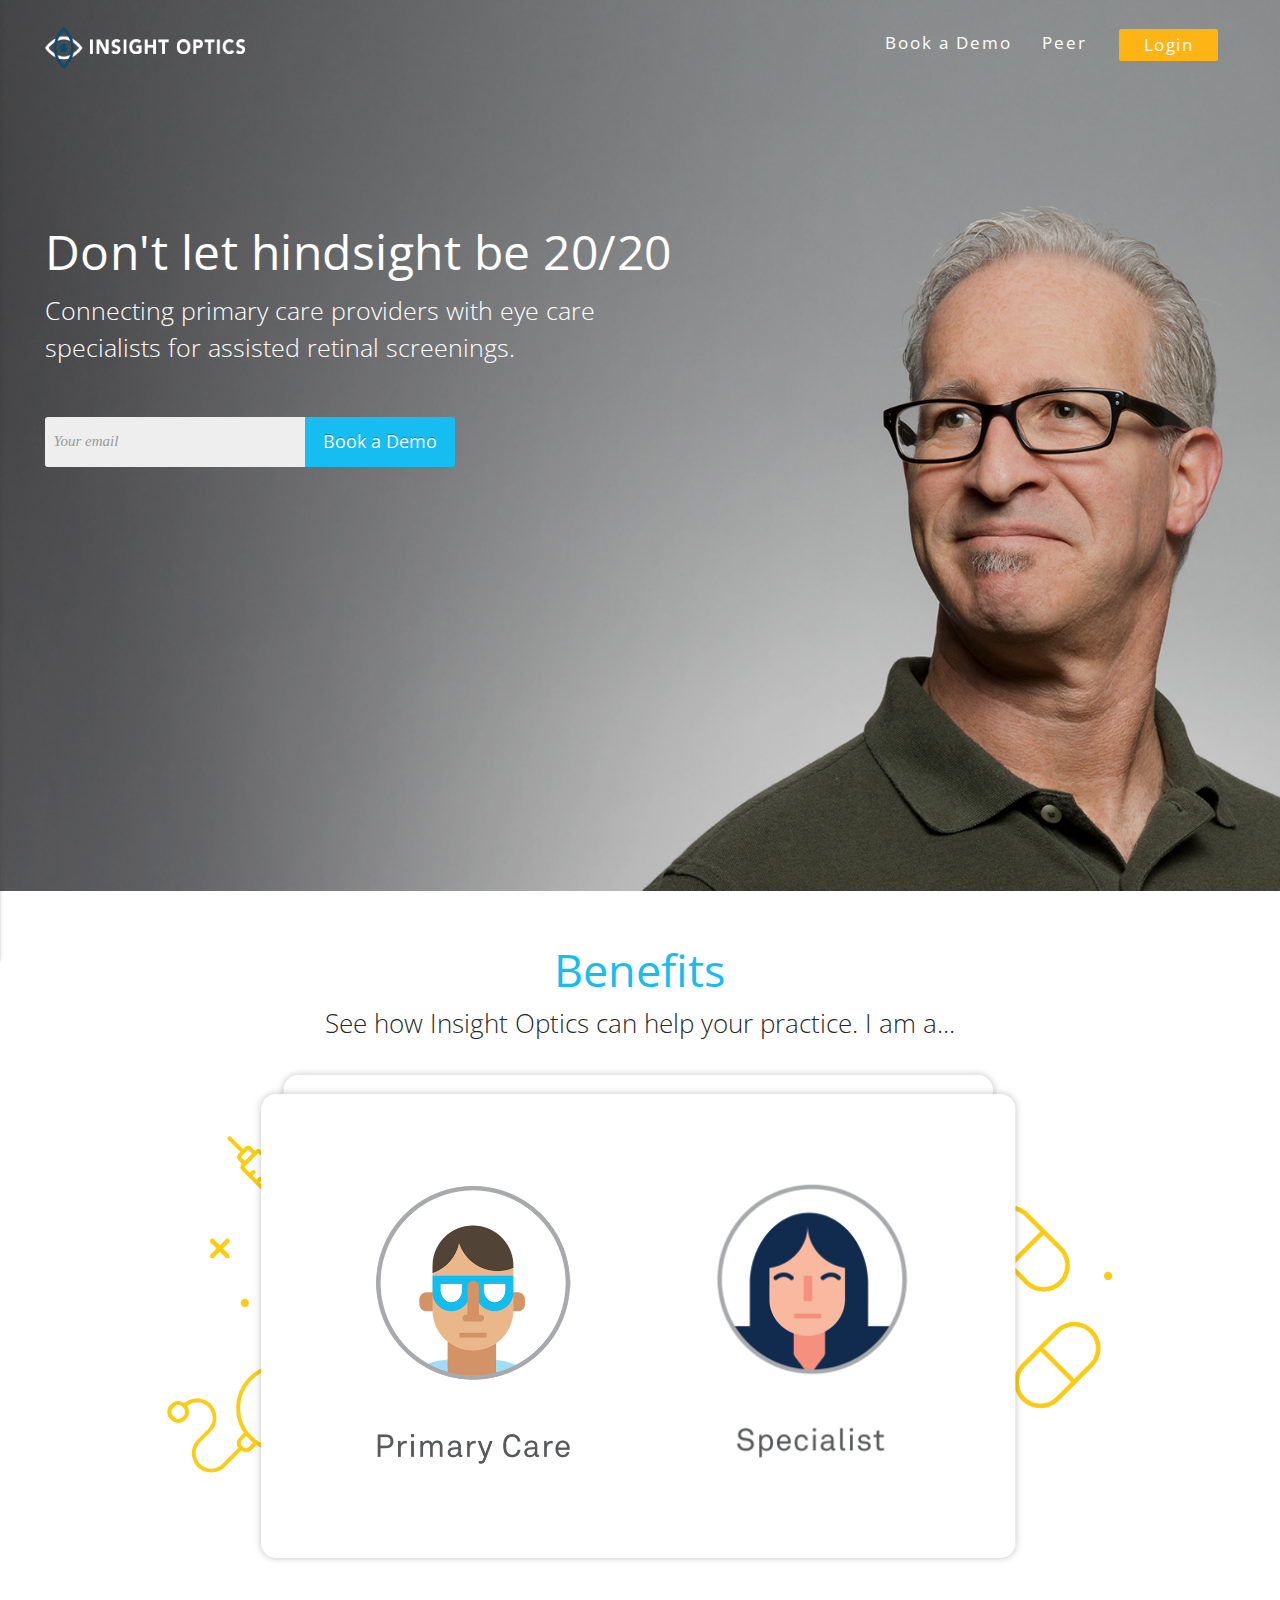
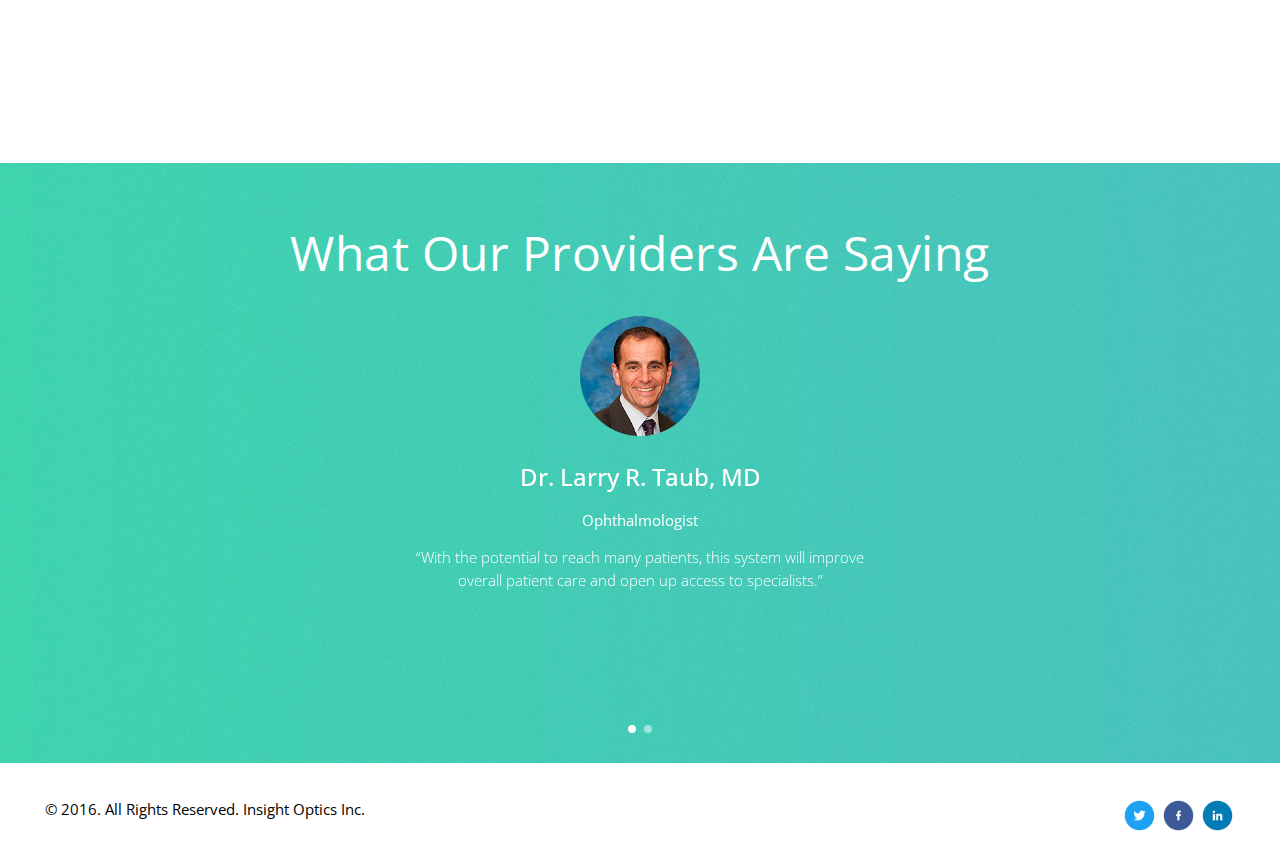
==== index.html @ ef0847bd "First commit" ====
<!DOCTYPE html>
<html lang="en">
<head>
  <meta http-equiv="Content-Type" content="text/html; charset=UTF-8"/>
  <meta name="viewport" content="width=device-width, initial-scale=1, maximum-scale=1.0"/>
  <link rel='shortcut icon' href='images/favicon.ico' type='image/x-icon'/ >
  <title>Insight Optics</title>
  <link href="https://fonts.googleapis.com/icon?family=Material+Icons" rel="stylesheet">
  <link href="css/materialize.css" type="text/css" rel="stylesheet" media="screen,projection"/>
  <link href="https://fonts.googleapis.com/css?family=Open+Sans:300,400,700" rel="stylesheet">
</head>
<body>
  <div class="section no-pad-bot" id="index-banner">
    <nav class="navstyle" role="navigation" >
      <div class="nav-wrapper container">
        <a id="logo-container" href="#" class="brand-logo">
          <img class="lg firstlogo" src="images/lightblue-logo.png" width="200px" height="50px" />
        </a>
        <ul class="right hide-on-med-and-down">
          <li><a href="http://care.us12.list-manage.com/subscribe?u=ce5df79373bfc2dfbe0a9108a&id=498f5bac79">Book a Demo</a></li>
          <li><a href="peer.html">Peer</a></li>
          <li class="button-hover"><a href="https://optoviewapi.io.care/login#/pendingExams">
            <button class="nvbtn">Login</button></a>
          </li>
        </ul>
        <ul id="nav-mobile" class="side-nav">
          <li><a href="http://care.us12.list-manage.com/subscribe?u=ce5df79373bfc2dfbe0a9108a&id=498f5bac79">Book a Demo</a></li>
          <li><a href="peer.html">Peer</a></li>
          <li><a href="https://optoviewapi.io.care/login#/pendingExams">Login</a></li>
        </ul>
        <a href="#" data-activates="nav-mobile" class="button-collapse"><i class="material-icons">menu</i></a>
      </div>
    </nav>
    <div class="container welcome-ui">
      <h1 class="header  white-text">Don't let hindsight be 20/20</h1>
      <div class="row2">
        <h5 class="col s8 light white-text">Connecting primary care providers with eye care specialists for assisted retinal screenings.</h5>
      </div>
	    <div id="contact_form">
  		 	<form class="form-wrapper" method="POST" action="https://formspree.io/brock@io.care">
  	        <input type="text" id="email" placeholder=" Your email" required> 
  	        <button type="submit" class="button">Book a Demo</button>
  	    </form>
	    </div>
    </div>
  </div>
  <div class="container">
    <br><br>
    <p class="sub-heading">Benefits</p>
    <p class="sub-text">See how Insight Optics can help your practice. I am a...</p>
    <br>
    <div id="benefits-zone">
      <div class="wrapper">
        <div id="one">
          <br>
          <img class="pcp" src="images/pcp.png" width="80%" height="80%">
        </div>
        <div id="two">
        <br>
        <img class="sp" src="images/sp.png" width="80%" height="80%">
        </div>
      </div>
    </div>
    <div id="mobile-benefits"></div>
  </div>
    <div class="row">
      <div class="carousel carousel-slider center" data-indicators="false">
        <div class="carousel-fixed-item center white-text top">
          <h1>What Our Providers Are Saying</h1>
        </div>
        <div class="carousel-item white-text" href="#one!">
          <img class="reference" src="images/doc1.jpg" width="120px" height="120px">
          <h2>Dr. Larry R. Taub, MD</h2>
          <p>Ophthalmologist </p>
          <p class="sub-text"> 
            “With the potential to reach many patients, this system will improve
            <br>overall patient care and open up access to specialists.” 
          </p>
        </div>
        <div class="carousel-item white-text" href="#one!">
          <img class="reference" src="images/doc2.jpeg" width="120px" height="120px">
          <h2>Dr. Charles Shidlofsky, OD, FCOVD</h2>
          <p>Optometrist</p>
          <p class="sub-text"> 
            “There is great benefit in having instant communication with retinal specialists.
             <br>This system serves the patient’s best interest and will be an important tool for vision screenings.”
          </p>
        </div>
      </div>
    </div>
  <footer class="page-footer white">
    <div class="container ">
      <div class="row ftrow">
        <div class="col l6 s12 mobile-ft">
          <p class="black-text text-lighten-5 "> © 2016. All Rights Reserved. Insight Optics Inc.</p>
        </div>
        <div class="col l6 s10 sm mobile-ft">
          <p>  
            <img src="images/twitter.png" width="35" height="35">
            <img src="images/facebook.png" width="35" height="35">
            <img src="images/linkedin.png" width="35" height="35">
          </p>
        </div>
      </div>
    </div>
  </footer>
  <!--  Scripts-->
  <script src="https://ajax.googleapis.com/ajax/libs/jquery/3.1.0/jquery.min.js"></script>
  <script src="js/materialize.js"></script>
  <script src="js/modernizr-custom.js"></script>
  <script src="js/jquery.sticky.js"></script>
  <script src="js/init.js"></script>
  <script src="js/style.js"></script>

  <script>
  window.intercomSettings = {
    app_id: "p34q0alo"
  };
</script>
<script>(function(){var w=window;var ic=w.Intercom;if(typeof ic==="function"){ic('reattach_activator');ic('update',intercomSettings);}else{var d=document;var i=function(){i.c(arguments)};i.q=[];i.c=function(args){i.q.push(args)};w.Intercom=i;function l(){var s=d.createElement('script');s.type='text/javascript';s.async=true;s.src='https://widget.intercom.io/widget/p34q0alo';var x=d.getElementsByTagName('script')[0];x.parentNode.insertBefore(s,x);}if(w.attachEvent){w.attachEvent('onload',l);}else{w.addEventListener('load',l,false);}}})()
</script>
  </body>
</html>
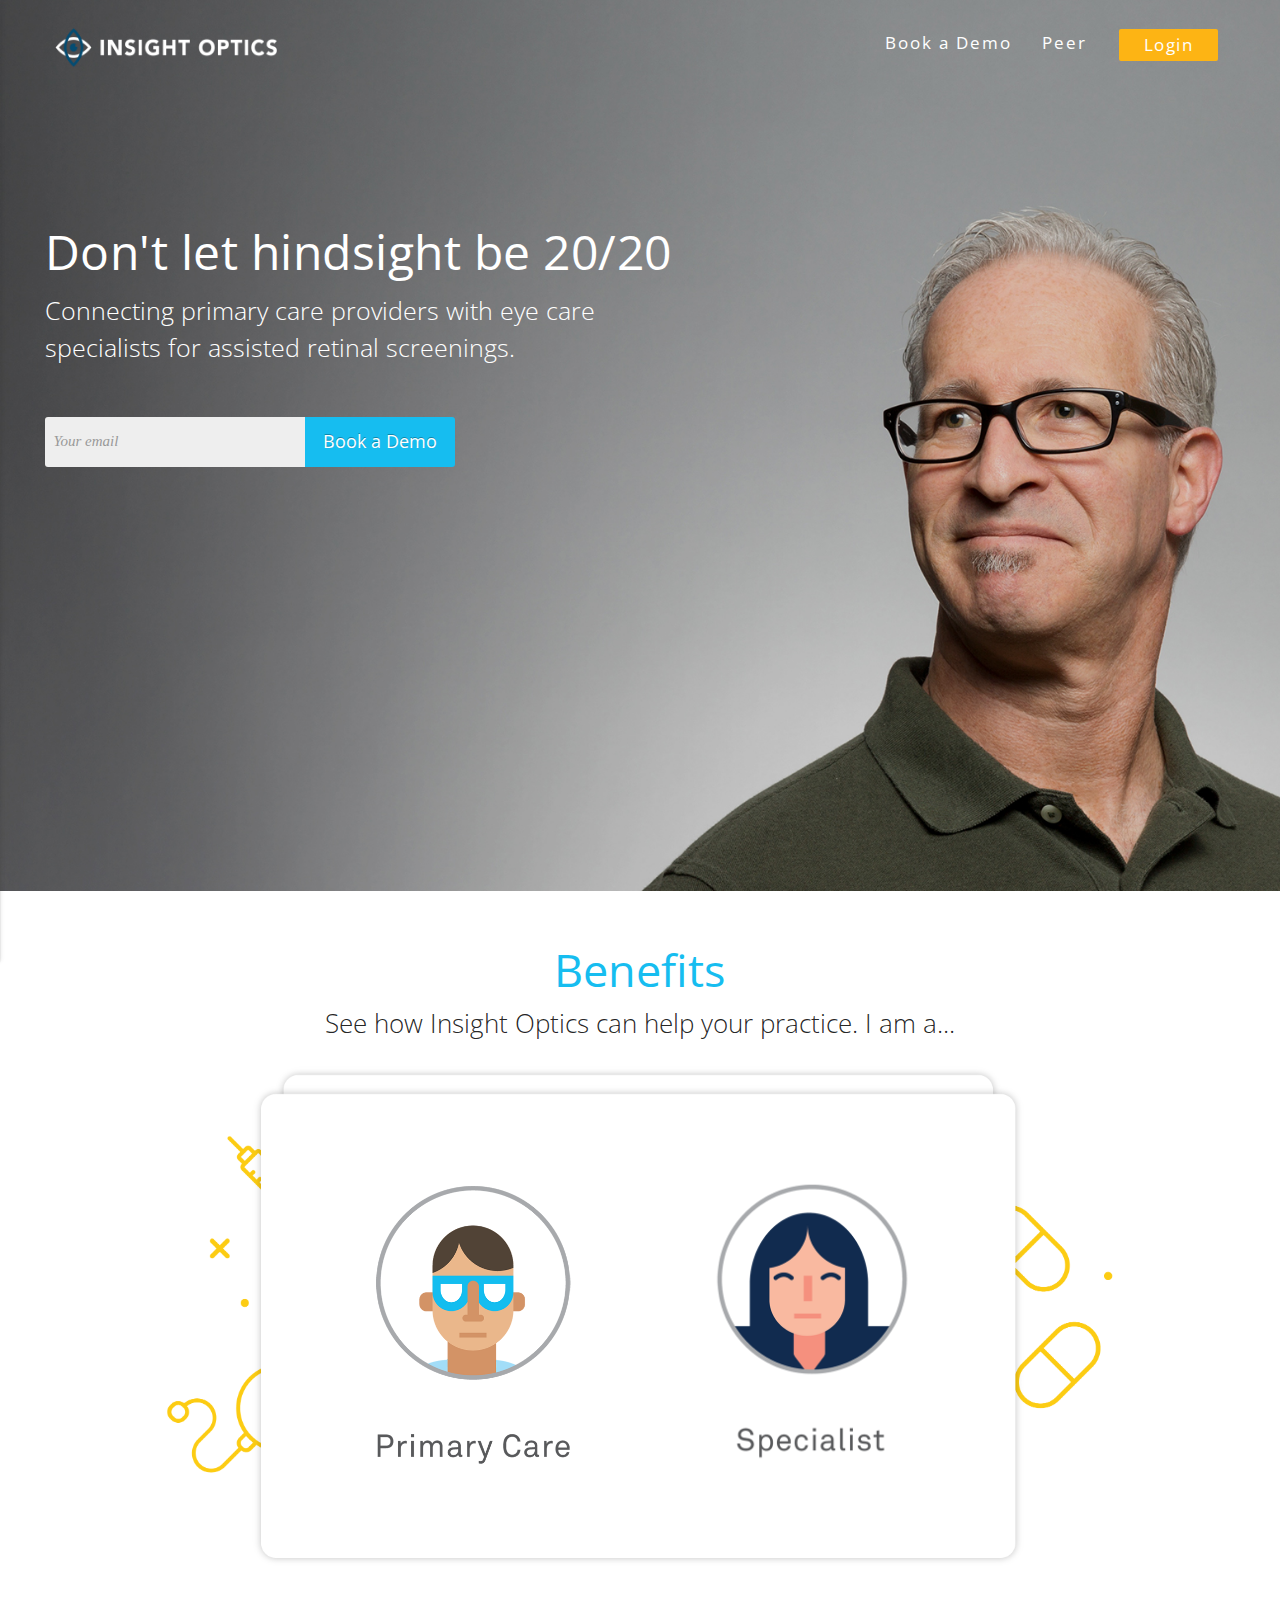
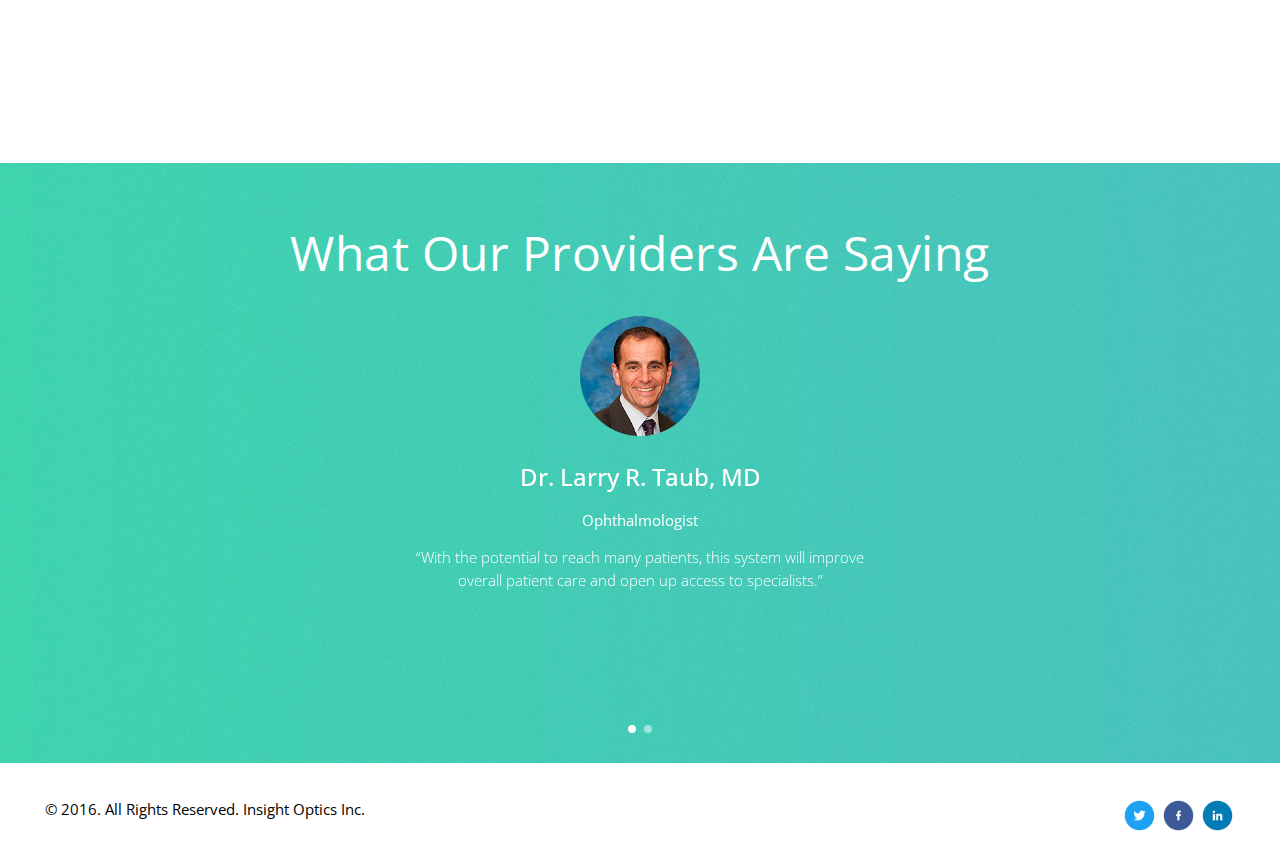
==== commit ab6c1eed: "new logo to improve transition, reduce top padding" ====
--- a/index.html
+++ b/index.html
@@ -14,7 +14,7 @@
     <nav class="navstyle" role="navigation" >
       <div class="nav-wrapper container">
         <a id="logo-container" href="#" class="brand-logo">
-          <img class="lg firstlogo" src="images/lightblue-logo.png" width="200px" height="50px" />
+          <img class="lg firstlogo" src="images/new-white.png" width="242px" height="63px" />
         </a>
         <ul class="right hide-on-med-and-down">
           <li><a href="http://care.us12.list-manage.com/subscribe?u=ce5df79373bfc2dfbe0a9108a&id=498f5bac79">Book a Demo</a></li>
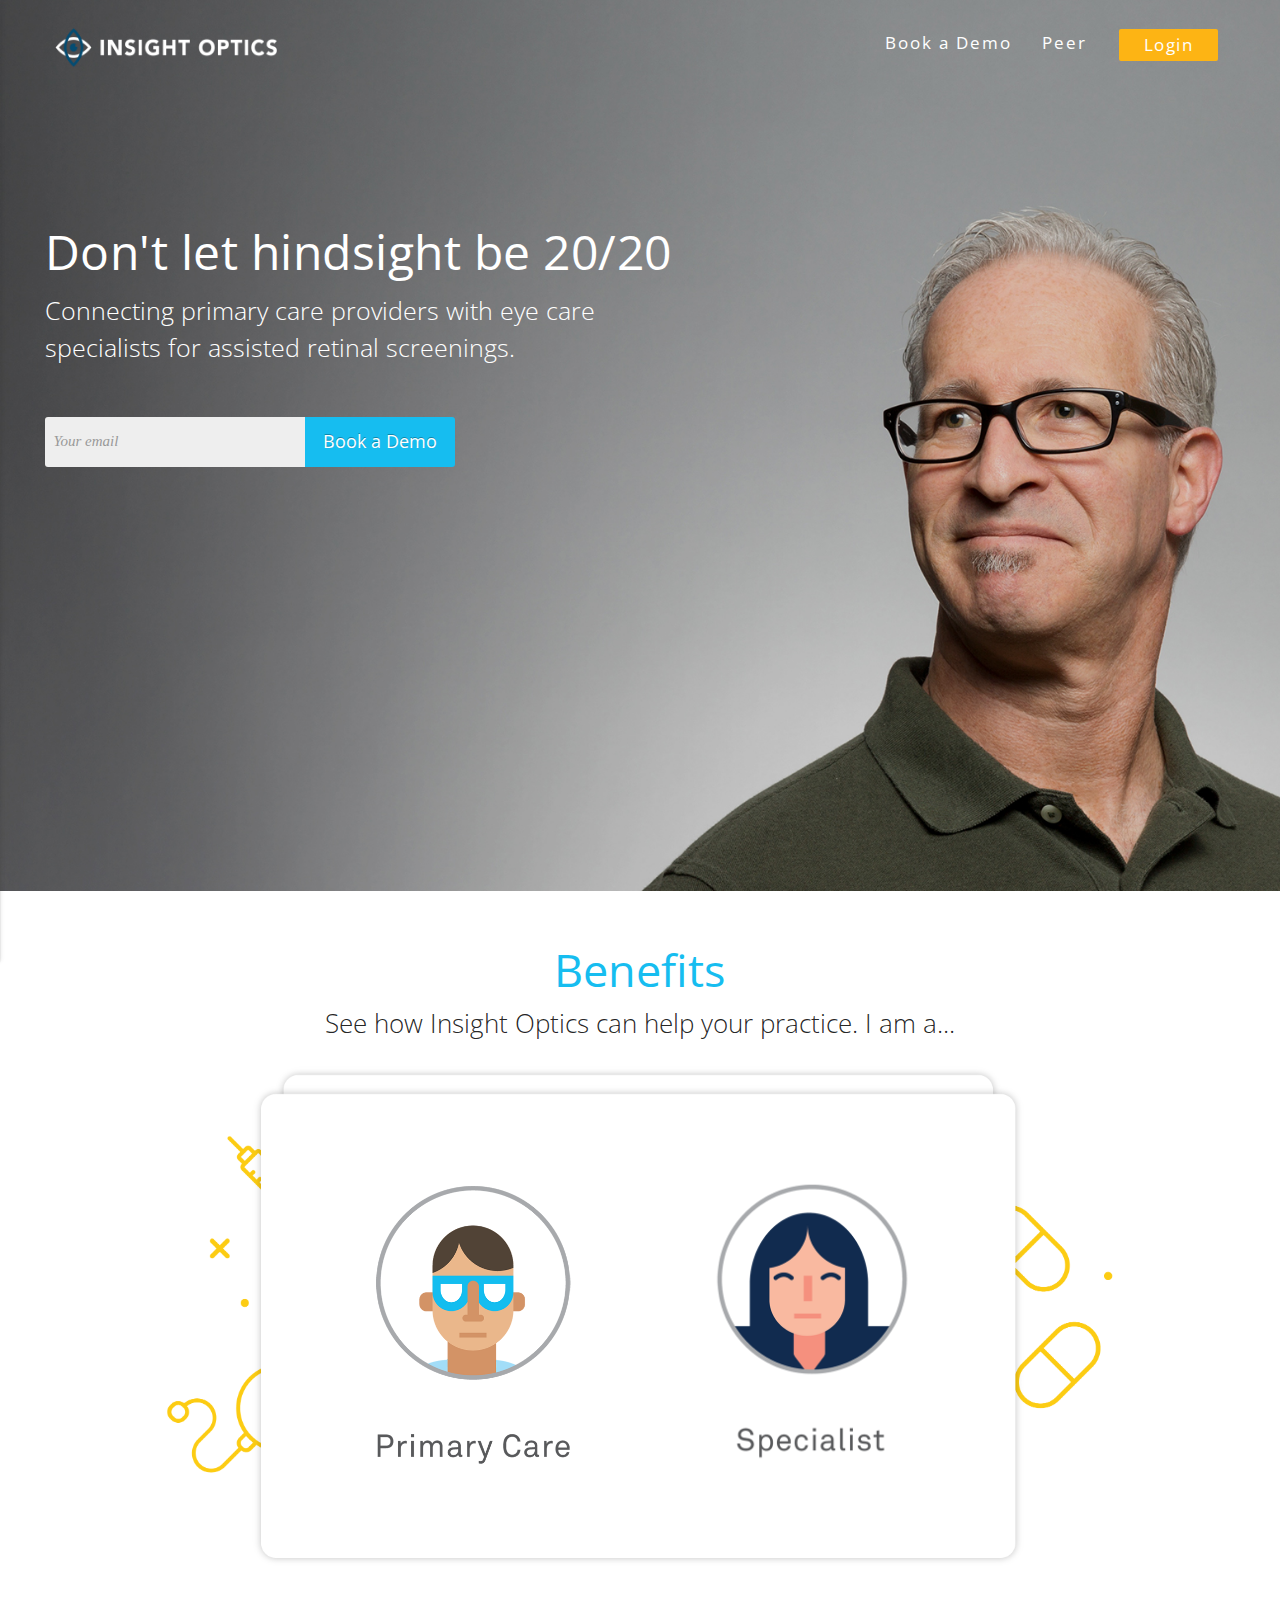
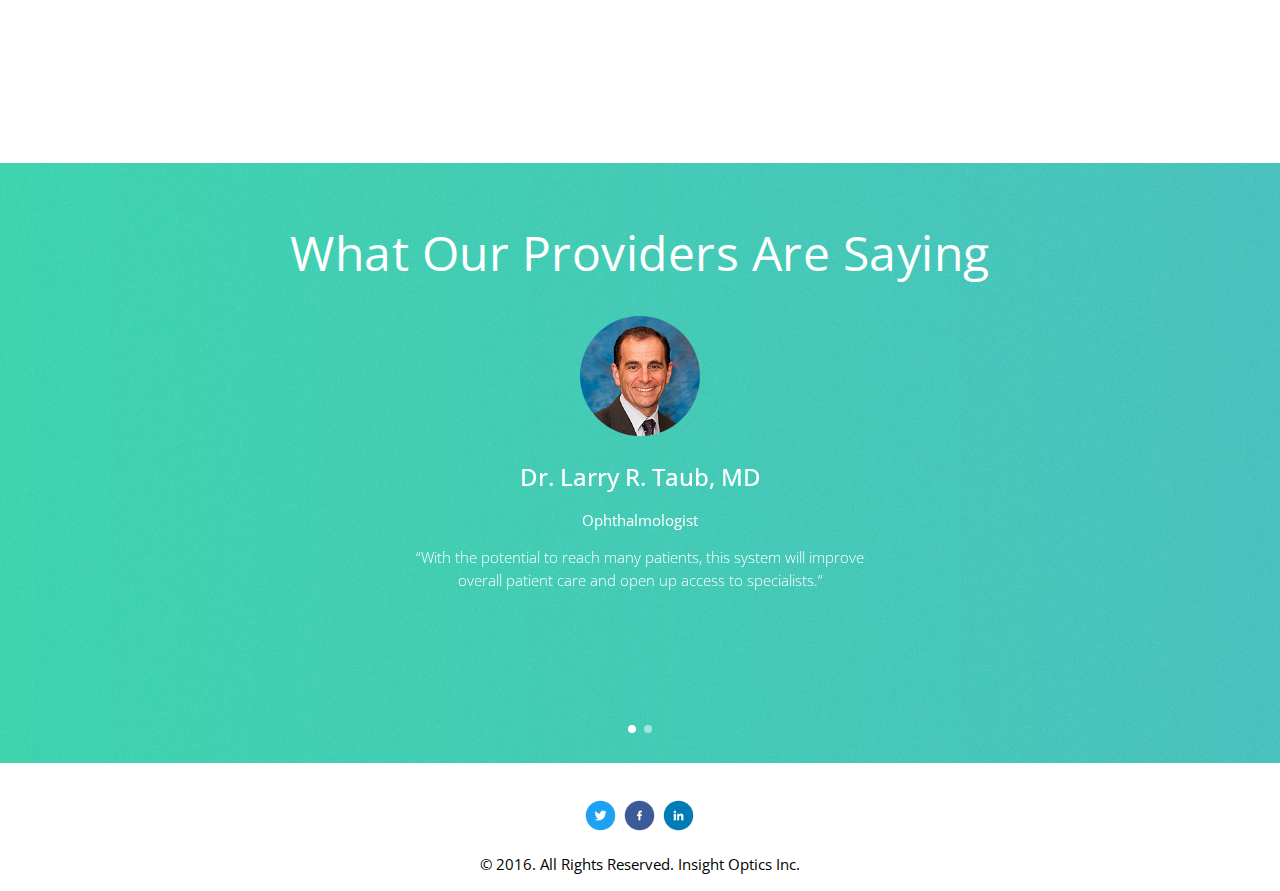
==== commit 4d8ea6db: "all" ====
--- a/index.html
+++ b/index.html
@@ -53,14 +53,15 @@
       <div class="wrapper">
         <div id="one">
           <br>
-          <img class="pcp" src="images/pcp.png" width="80%" height="80%">
+          <img class="pcp" onclick='pcpShuffle(); return false;' src="images/pcp.png" width="80%" height="80%">
         </div>
         <div id="two">
         <br>
-        <img class="sp" src="images/sp.png" width="80%" height="80%">
+        <img class="sp" onclick='spShuffle(); return false;' src="images/sp.png" width="80%" height="80%">
         </div>
       </div>
     </div>
+    <div id="recycle"></div>
     <div id="mobile-benefits"></div>
   </div>
     <div class="row">
@@ -88,19 +89,23 @@
         </div>
       </div>
     </div>
-  <footer class="page-footer white">
-    <div class="container ">
+  <footer class="page-footer white center">
+    <div class="container">
       <div class="row ftrow">
-        <div class="col l6 s12 mobile-ft">
+      <div>
+        <p>  
+          <a href="https://twitter.com/Insight_Optics"><img src="images/twitter.png" width="35" height="35"></a>
+          <a href="https://www.facebook.com/InsightOpt/?fref=ts"><img src="images/facebook.png" width="35" height="35"></a>
+          <a href="https://www.linkedin.com/company/insight-optics"><img src="images/linkedin.png" width="35" height="35"></a>
+        </p>
+      </div>
+      <div>
           <p class="black-text text-lighten-5 "> © 2016. All Rights Reserved. Insight Optics Inc.</p>
-        </div>
-        <div class="col l6 s10 sm mobile-ft">
-          <p>  
-            <img src="images/twitter.png" width="35" height="35">
-            <img src="images/facebook.png" width="35" height="35">
-            <img src="images/linkedin.png" width="35" height="35">
-          </p>
-        </div>
+      </div>
+
+        
+
+
       </div>
     </div>
   </footer>
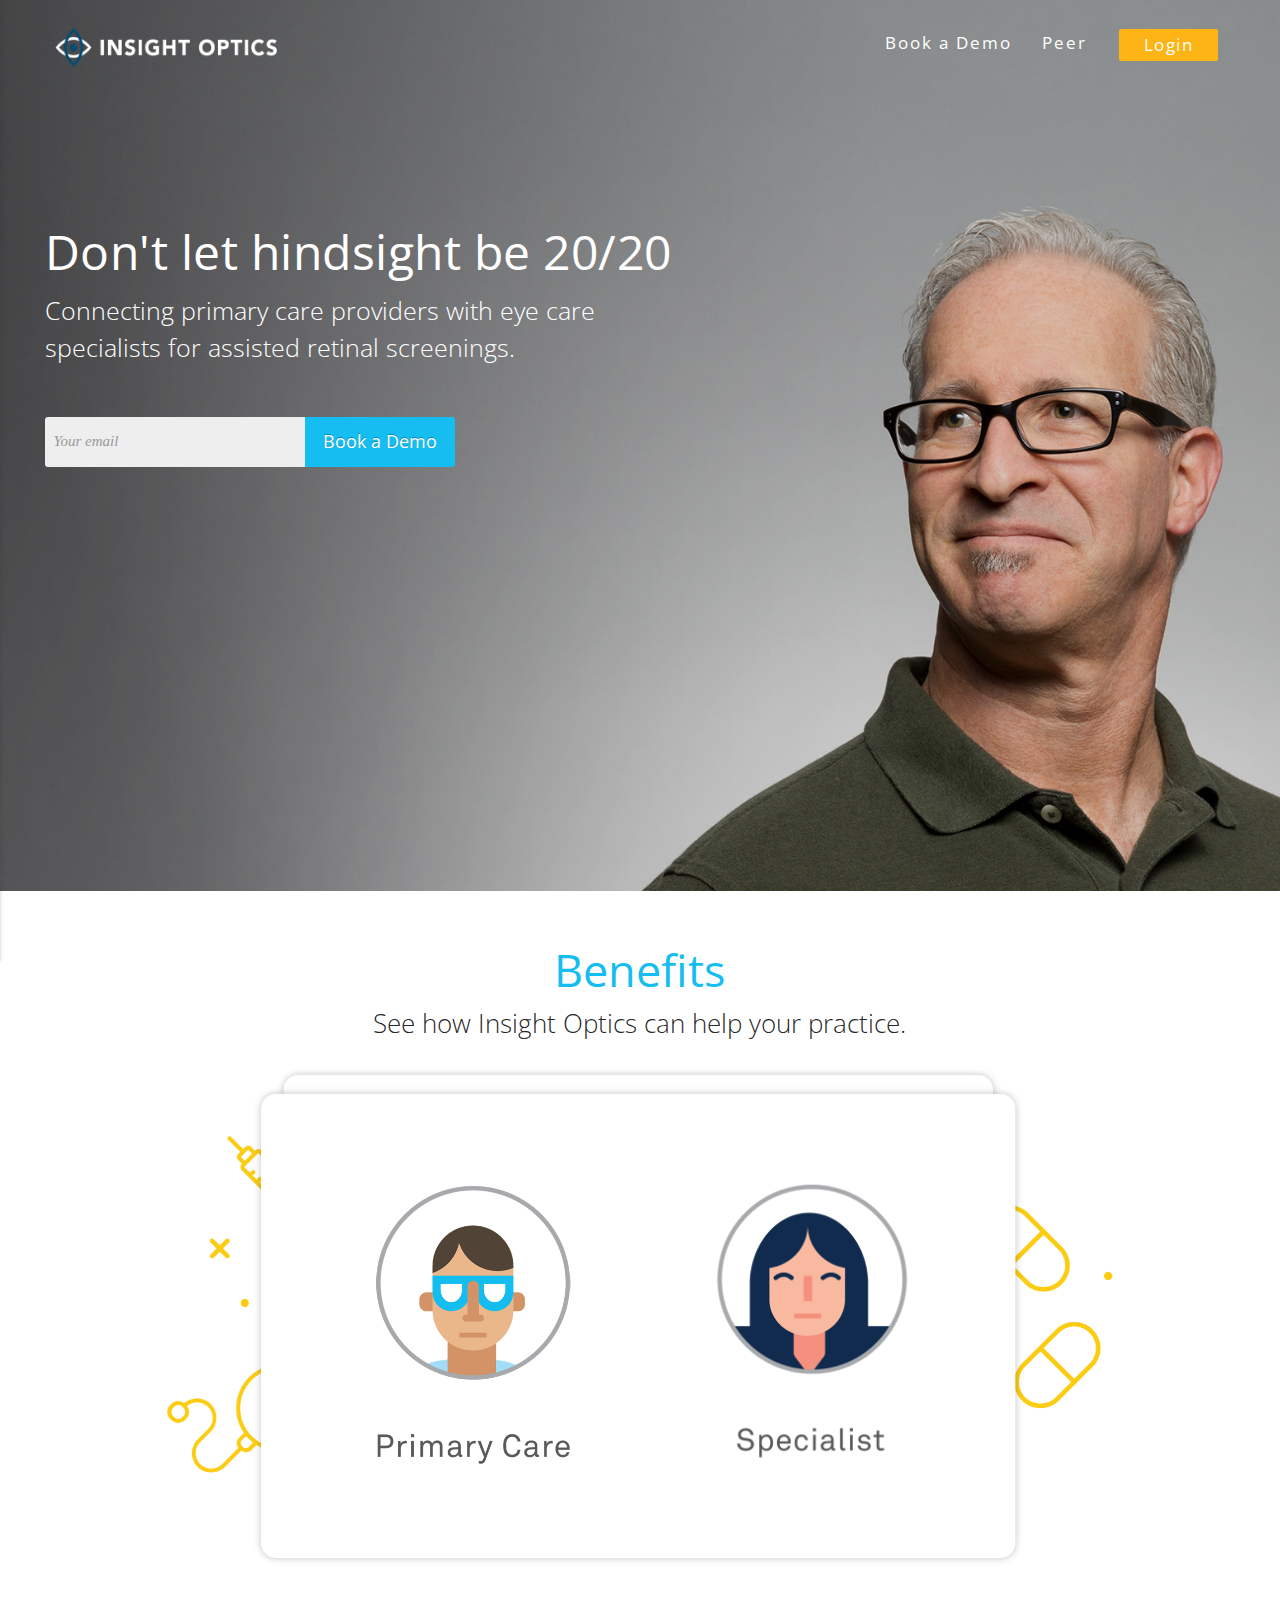
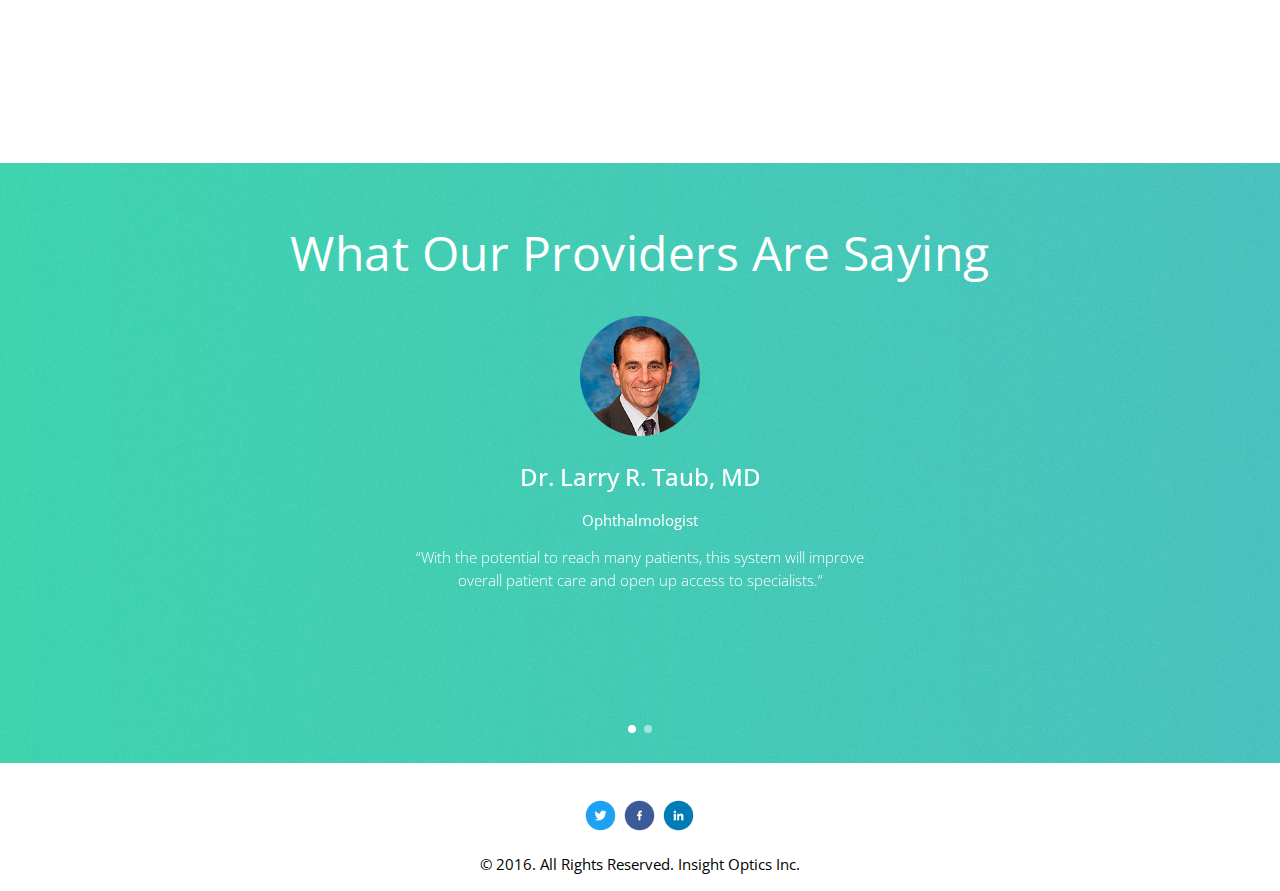
==== commit 0b59b18c: "improve slider js and mobile display padding" ====
--- a/index.html
+++ b/index.html
@@ -47,7 +47,7 @@
   <div class="container">
     <br><br>
     <p class="sub-heading">Benefits</p>
-    <p class="sub-text">See how Insight Optics can help your practice. I am a...</p>
+    <p class="sub-text">See how Insight Optics can help your practice.</p>
     <br>
     <div id="benefits-zone">
       <div class="wrapper">
